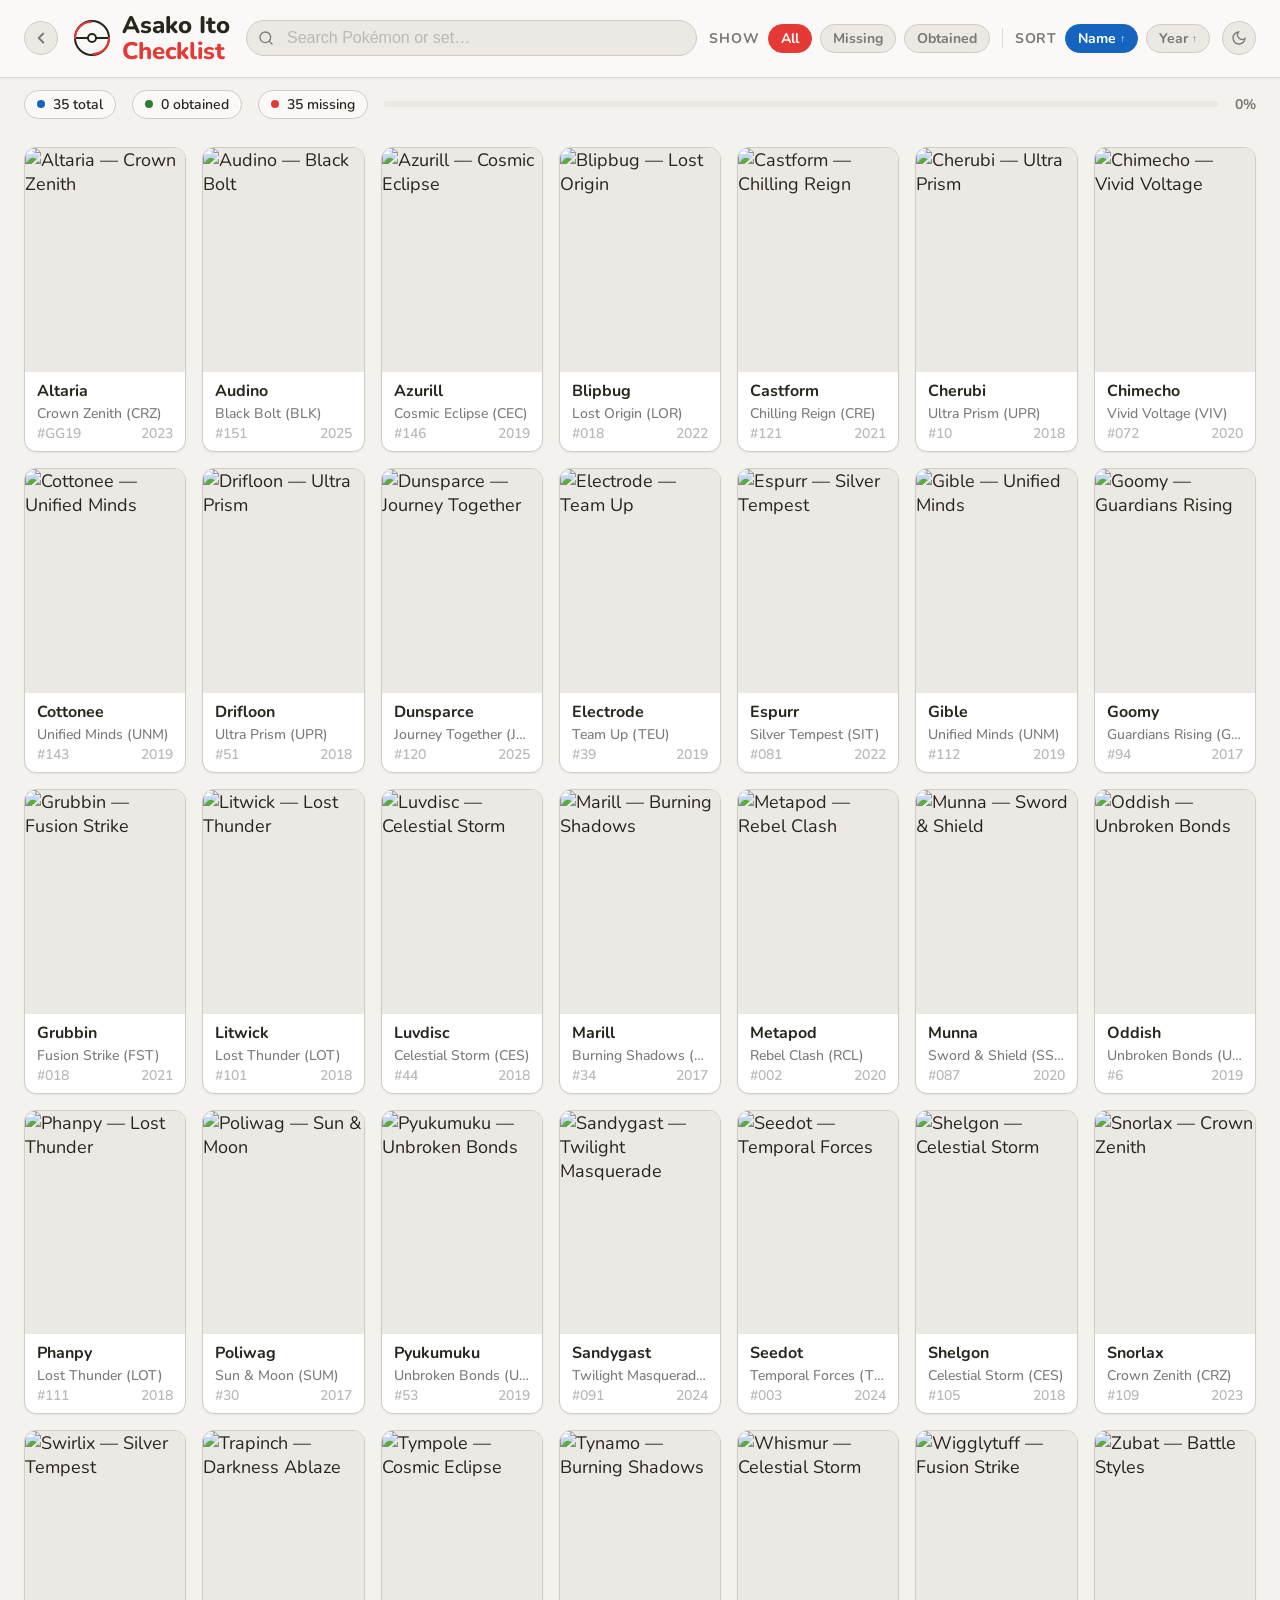
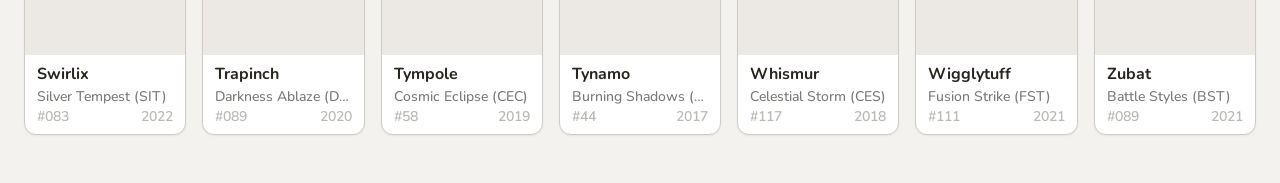
==== asako-ito.html @ c5e16801 "Added generic home page + Asako Ito" ====
<!DOCTYPE html>
<html lang="en" data-theme="light">
<head>
<meta charset="UTF-8">
<meta name="viewport" content="width=device-width, initial-scale=1.0">
<title>Asako Ito Card Checklist</title>
<link rel="preconnect" href="https://fonts.googleapis.com">
<link rel="preconnect" href="https://fonts.gstatic.com" crossorigin>
<link href="https://fonts.googleapis.com/css2?family=Nunito:wght@400;500;600;700;800&display=swap" rel="stylesheet">
<link rel="stylesheet" href="styles.css">
</head>
<body>

<header class="header">
  <div class="header-inner">
    <a href="index.html" class="back-link" aria-label="Back to home">
      <svg width="18" height="18" viewBox="0 0 24 24" fill="none" stroke="currentColor" stroke-width="2.5" stroke-linecap="round" stroke-linejoin="round"><path d="m15 18-6-6 6-6"/></svg>
    </a>
    <div class="logo">
      <svg class="logo-icon" viewBox="0 0 36 36" fill="none" aria-label="Pokéball">
        <circle cx="18" cy="18" r="17" stroke="currentColor" stroke-width="2"/>
        <path d="M1 18h34" stroke="currentColor" stroke-width="2"/>
        <circle cx="18" cy="18" r="5" fill="currentColor"/>
        <circle cx="18" cy="18" r="3" fill="var(--color-surface-2)"/>
        <path d="M1 18C1 9.163 8.163 2 17 2" stroke="var(--color-primary)" stroke-width="2" stroke-linecap="round"/>
        <path d="M35 18C35 26.837 27.837 34 19 34" stroke="var(--color-primary)" stroke-width="2" stroke-linecap="round"/>
      </svg>
      <div class="logo-text">Asako Ito<br><span>Checklist</span></div>
    </div>
    <div class="controls">
      <div class="search-wrap">
        <svg viewBox="0 0 24 24" fill="none" stroke="currentColor" stroke-width="2" stroke-linecap="round" stroke-linejoin="round" aria-hidden="true"><circle cx="11" cy="11" r="8"/><path d="m21 21-4.35-4.35"/></svg>
        <input type="search" class="search-input" id="searchInput" placeholder="Search Pokémon or set…" aria-label="Search">
      </div>

      <div class="control-row">
        <span class="ctrl-label">Show</span>
        <button class="filter-btn active" data-filter="all">All</button>
        <button class="filter-btn" data-filter="missing">Missing</button>
        <button class="filter-btn" data-filter="obtained">Obtained</button>
      </div>

      <div class="sep" aria-hidden="true"></div>

      <div class="control-row">
        <span class="ctrl-label">Sort</span>
        <button class="sort-btn active" data-sort="name" title="Sort A→Z / Z→A">
          <span>Name</span><span class="arrow" id="arrow-name">↑</span>
        </button>
        <button class="sort-btn" data-sort="date" title="Sort oldest/newest">
          <span>Year</span><span class="arrow" id="arrow-date">↑</span>
        </button>
      </div>

      <button class="theme-toggle" data-theme-toggle aria-label="Toggle theme">
        <svg width="16" height="16" viewBox="0 0 24 24" fill="none" stroke="currentColor" stroke-width="2"><circle cx="12" cy="12" r="5"/><path d="M12 1v2M12 21v2M4.22 4.22l1.42 1.42M18.36 18.36l1.42 1.42M1 12h2M21 12h2M4.22 19.78l1.42-1.42M18.36 5.64l1.42-1.42"/></svg>
      </button>
    </div>
  </div>
</header>

<div class="stats-bar" id="statsBar">
  <div class="stat-pill"><span class="stat-dot total"></span><span id="statTotal">0 total</span></div>
  <div class="stat-pill"><span class="stat-dot obtained"></span><span id="statObtained">0 obtained</span></div>
  <div class="stat-pill"><span class="stat-dot missing"></span><span id="statMissing">0 missing</span></div>
  <div class="progress-bar-wrap" role="progressbar" aria-label="Collection progress">
    <div class="progress-bar" id="progressBar" style="width:0%"></div>
  </div>
  <span class="progress-text" id="progressText">0%</span>
</div>

<main class="grid-wrap">
  <div class="card-grid" id="cardGrid" role="list" aria-label="Asako Ito cards"></div>
</main>

<script src="cards/asako-ito.js"></script>
<script src="app.js"></script>
</body>
</html>
---- styles.css ----
:root, [data-theme="light"] {
  --color-bg: #f4f2ef;
  --color-surface: #faf9f7;
  --color-surface-2: #ffffff;
  --color-surface-offset: #ece9e4;
  --color-divider: #ddd9d3;
  --color-border: #d0ccc5;
  --color-text: #28251d;
  --color-text-muted: #7a7974;
  --color-text-faint: #bab9b4;
  --color-primary: #e53935;
  --color-primary-hover: #c62828;
  --color-primary-highlight: #fde8e8;
  --color-obtained: #2e7d32;
  --color-obtained-hover: #1b5e20;
  --color-obtained-highlight: #e8f5e9;
  --color-accent: #1565c0;
  --shadow-sm: 0 1px 2px oklch(0.2 0.01 80 / 0.06);
  --shadow-md: 0 4px 12px oklch(0.2 0.01 80 / 0.10);
  --shadow-hover: 0 12px 32px oklch(0.2 0.01 80 / 0.18);
  --radius-sm: 0.375rem; --radius-md: 0.5rem; --radius-lg: 0.75rem;
  --radius-xl: 1rem; --radius-full: 9999px;
  --transition: 180ms cubic-bezier(0.16, 1, 0.3, 1);
  --text-xs: clamp(0.75rem, 0.7rem + 0.25vw, 0.875rem);
  --text-sm: clamp(0.875rem, 0.8rem + 0.35vw, 1rem);
  --text-base: clamp(1rem, 0.95rem + 0.25vw, 1.125rem);
  --text-lg: clamp(1.125rem, 1rem + 0.75vw, 1.5rem);
  --font-body: 'Nunito', 'Helvetica Neue', sans-serif;
  --space-1: 0.25rem; --space-2: 0.5rem; --space-3: 0.75rem; --space-4: 1rem;
  --space-5: 1.25rem; --space-6: 1.5rem; --space-8: 2rem; --space-12: 3rem;
}
[data-theme="dark"] {
  --color-bg: #171614; --color-surface: #1c1b19; --color-surface-2: #201f1d;
  --color-surface-offset: #22211f; --color-divider: #262523; --color-border: #393836;
  --color-text: #cdccca; --color-text-muted: #797876; --color-text-faint: #5a5957;
  --color-primary: #ef5350; --color-primary-hover: #e53935; --color-primary-highlight: #3b2222;
  --color-obtained: #66bb6a; --color-obtained-hover: #4caf50; --color-obtained-highlight: #1b3320;
  --color-accent: #5c9ce6;
  --shadow-sm: 0 1px 2px oklch(0 0 0 / 0.25);
  --shadow-md: 0 4px 12px oklch(0 0 0 / 0.35);
  --shadow-hover: 0 12px 32px oklch(0 0 0 / 0.55);
}
@media (prefers-color-scheme: dark) { :root:not([data-theme]) {
  --color-bg: #171614; --color-surface: #1c1b19; --color-surface-2: #201f1d;
  --color-surface-offset: #22211f; --color-divider: #262523; --color-border: #393836;
  --color-text: #cdccca; --color-text-muted: #797876; --color-text-faint: #5a5957;
  --color-primary: #ef5350; --color-primary-hover: #e53935; --color-primary-highlight: #3b2222;
  --color-obtained: #66bb6a; --color-obtained-hover: #4caf50; --color-obtained-highlight: #1b3320;
  --color-accent: #5c9ce6;
  --shadow-sm: 0 1px 2px oklch(0 0 0 / 0.25);
  --shadow-md: 0 4px 12px oklch(0 0 0 / 0.35);
  --shadow-hover: 0 12px 32px oklch(0 0 0 / 0.55);
}}
*, *::before, *::after { box-sizing: border-box; margin: 0; padding: 0; }
html { -webkit-font-smoothing: antialiased; scroll-behavior: smooth; }
body { min-height: 100dvh; font-family: var(--font-body); font-size: var(--text-base); color: var(--color-text); background: var(--color-bg); }
img { display: block; max-width: 100%; height: auto; }
button { cursor: pointer; background: none; border: none; font: inherit; color: inherit; }
:focus-visible { outline: 2px solid var(--color-primary); outline-offset: 3px; border-radius: var(--radius-sm); }

/* HEADER */
.header {
  position: sticky; top: 0; z-index: 100;
  background: var(--color-surface);
  border-bottom: 1px solid var(--color-divider);
  box-shadow: var(--shadow-sm);
  padding: var(--space-3) var(--space-6);
}
.header-inner { max-width: 1400px; margin: 0 auto; display: flex; align-items: center; gap: var(--space-4); flex-wrap: wrap; }
.logo { display: flex; align-items: center; gap: var(--space-3); flex-shrink: 0; }
.logo-icon { width: 36px; height: 36px; }
.logo-text { font-size: var(--text-lg); font-weight: 800; line-height: 1.1; color: var(--color-text); }
.logo-text span { color: var(--color-primary); }
.controls { display: flex; align-items: center; gap: var(--space-3); flex: 1; flex-wrap: wrap; }
.search-wrap { position: relative; flex: 1; min-width: 160px; }
.search-wrap svg { position: absolute; left: var(--space-3); top: 50%; transform: translateY(-50%); width: 16px; height: 16px; color: var(--color-text-muted); pointer-events: none; }
.search-input {
  width: 100%; padding: var(--space-2) var(--space-3) var(--space-2) calc(var(--space-3)*2 + 16px);
  background: var(--color-surface-offset); border: 1px solid var(--color-border);
  border-radius: var(--radius-full); font-size: var(--text-sm); color: var(--color-text); outline: none;
  transition: border-color var(--transition), box-shadow var(--transition);
}
.search-input::placeholder { color: var(--color-text-faint); }
.search-input:focus { border-color: var(--color-primary); box-shadow: 0 0 0 3px oklch(from var(--color-primary) l c h / 0.15); }

/* CONTROL ROW */
.control-row {
  display: flex; align-items: center; gap: var(--space-2); flex-wrap: wrap;
}
.ctrl-label { font-size: var(--text-xs); font-weight: 700; color: var(--color-text-muted); text-transform: uppercase; letter-spacing: 0.06em; flex-shrink: 0; }

.filter-btn, .sort-btn {
  padding: var(--space-1) var(--space-3);
  border-radius: var(--radius-full); font-size: var(--text-xs); font-weight: 700;
  border: 1.5px solid var(--color-border); background: var(--color-surface-offset);
  color: var(--color-text-muted); transition: all var(--transition); white-space: nowrap;
  display: flex; align-items: center; gap: var(--space-1);
}
.filter-btn:hover, .sort-btn:hover { border-color: var(--color-primary); color: var(--color-primary); background: var(--color-primary-highlight); }
.filter-btn.active { background: var(--color-primary); border-color: var(--color-primary); color: #fff; }
.sort-btn.active { background: var(--color-accent); border-color: var(--color-accent); color: #fff; }
.sort-btn .arrow { font-style: normal; font-size: 0.7em; }

.sep { width: 1px; height: 20px; background: var(--color-divider); flex-shrink: 0; }

.theme-toggle {
  width: 34px; height: 34px; display: flex; align-items: center; justify-content: center;
  border-radius: var(--radius-full); border: 1.5px solid var(--color-border);
  background: var(--color-surface-offset); color: var(--color-text-muted);
  transition: all var(--transition); flex-shrink: 0;
}
.theme-toggle:hover { border-color: var(--color-primary); color: var(--color-primary); }

/* STATS */
.stats-bar { max-width: 1400px; margin: 0 auto; padding: var(--space-3) var(--space-6); display: flex; align-items: center; gap: var(--space-4); flex-wrap: wrap; }
.stat-pill { display: flex; align-items: center; gap: var(--space-2); padding: var(--space-1) var(--space-3); background: var(--color-surface); border: 1px solid var(--color-border); border-radius: var(--radius-full); font-size: var(--text-xs); font-weight: 600; }
.stat-dot { width: 8px; height: 8px; border-radius: 50%; }
.stat-dot.total { background: var(--color-accent); }
.stat-dot.obtained { background: var(--color-obtained); }
.stat-dot.missing { background: var(--color-primary); }
.progress-bar-wrap { flex: 1; min-width: 100px; height: 6px; background: var(--color-surface-offset); border-radius: var(--radius-full); overflow: hidden; }
.progress-bar { height: 100%; background: var(--color-obtained); border-radius: var(--radius-full); transition: width 0.5s ease; }
.progress-text { font-size: var(--text-xs); color: var(--color-text-muted); font-weight: 700; }

/* GRID */
.grid-wrap { max-width: 1400px; margin: 0 auto; padding: var(--space-4) var(--space-6) var(--space-12); }
.card-grid { display: grid; grid-template-columns: repeat(auto-fill, minmax(min(160px, 100%), 1fr)); gap: var(--space-4); }

/* YEAR SECTION HEADERS (for year sort) */
.year-header {
  grid-column: 1 / -1;
  display: flex; align-items: center; gap: var(--space-3);
  padding: var(--space-2) 0; margin-top: var(--space-2);
}
.year-header h2 {
  font-size: var(--text-sm); font-weight: 800; color: var(--color-text-muted);
  text-transform: uppercase; letter-spacing: 0.1em;
}
.year-header-line { flex: 1; height: 1px; background: var(--color-divider); }
.year-count { font-size: var(--text-xs); color: var(--color-text-faint); font-weight: 600; }

/* CARD */
.card-item {
  position: relative; border-radius: var(--radius-lg);
  background: var(--color-surface-2); border: 1.5px solid var(--color-border);
  box-shadow: var(--shadow-sm); overflow: hidden;
  transition: transform var(--transition), box-shadow var(--transition);
  cursor: pointer;
}
.card-item:hover { transform: translateY(-3px); box-shadow: var(--shadow-hover); }
.card-item.obtained { border-color: var(--color-obtained); }
.card-item.obtained .card-img-wrap::after {
  content: ""; position: absolute; inset: 0;
  background: oklch(from var(--color-obtained) l c h / 0.12);
  pointer-events: none;
}
.card-img-wrap { position: relative; width: 100%; aspect-ratio: 733/1024; overflow: hidden; background: var(--color-surface-offset); }
.card-img-wrap img { width: 100%; height: 100%; object-fit: cover; transition: transform var(--transition); }
.card-item:hover .card-img-wrap img { transform: scale(1.03); }
.obtained-badge {
  position: absolute; top: var(--space-2); right: var(--space-2); z-index: 2;
  width: 26px; height: 26px; border-radius: 50%;
  background: var(--color-obtained); color: #fff;
  display: flex; align-items: center; justify-content: center;
  box-shadow: var(--shadow-md); opacity: 0;
  transition: opacity var(--transition), transform var(--transition);
  transform: scale(0.6);
}
.card-item.obtained .obtained-badge { opacity: 1; transform: scale(1); }
.card-info { padding: var(--space-2) var(--space-3); }
.card-name { font-size: var(--text-sm); font-weight: 700; color: var(--color-text); white-space: nowrap; overflow: hidden; text-overflow: ellipsis; }
.card-set { font-size: var(--text-xs); color: var(--color-text-muted); font-weight: 500; margin-top: 2px; white-space: nowrap; overflow: hidden; text-overflow: ellipsis; }
.card-meta { font-size: var(--text-xs); color: var(--color-text-faint); font-weight: 600; margin-top: 1px; display: flex; justify-content: space-between; }

/* EMPTY */
.empty-state { grid-column: 1 / -1; display: flex; flex-direction: column; align-items: center; justify-content: center; padding: var(--space-12) var(--space-8); color: var(--color-text-muted); text-align: center; }
.empty-state svg { width: 48px; height: 48px; margin-bottom: var(--space-4); color: var(--color-text-faint); }
.empty-state h3 { font-size: var(--text-lg); font-weight: 700; color: var(--color-text); margin-bottom: var(--space-2); }

/* MOBILE */
@media (max-width: 600px) {
  .header { padding: var(--space-2) var(--space-3); }
  .header-inner { gap: var(--space-2); }
  .controls { gap: var(--space-2); }
  .stats-bar { padding: var(--space-2) var(--space-3); }
  .grid-wrap { padding: var(--space-3) var(--space-3) var(--space-12); }
  .card-grid { gap: var(--space-3); grid-template-columns: repeat(auto-fill, minmax(min(130px, 100%), 1fr)); }
  .sep { display: none; }
}

/* BACK LINK */
.back-link {
  display: flex; align-items: center; justify-content: center;
  width: 34px; height: 34px; border-radius: var(--radius-full);
  border: 1.5px solid var(--color-border); background: var(--color-surface-offset);
  color: var(--color-text-muted); transition: all var(--transition); flex-shrink: 0;
  text-decoration: none;
}
.back-link:hover { border-color: var(--color-primary); color: var(--color-primary); }

/* HOME PAGE */
.home-title {
  font-size: var(--text-lg); font-weight: 800; color: var(--color-text);
  margin-bottom: var(--space-6);
}
.illustrator-grid {
  display: grid; grid-template-columns: repeat(auto-fill, minmax(min(220px, 100%), 1fr));
  gap: var(--space-6);
}
.illustrator-card {
  display: block; text-decoration: none; color: inherit;
  border-radius: var(--radius-lg); background: var(--color-surface-2);
  border: 1.5px solid var(--color-border); box-shadow: var(--shadow-sm);
  overflow: hidden; transition: transform var(--transition), box-shadow var(--transition);
}
.illustrator-card:hover { transform: translateY(-4px); box-shadow: var(--shadow-hover); }
.illustrator-img-wrap {
  width: 100%; aspect-ratio: 733/1024; overflow: hidden;
  background: var(--color-surface-offset);
}
.illustrator-img-wrap img {
  width: 100%; height: 100%; object-fit: cover;
  transition: transform var(--transition);
}
.illustrator-card:hover .illustrator-img-wrap img { transform: scale(1.03); }
.illustrator-info { padding: var(--space-3) var(--space-4); }
.illustrator-name { font-size: var(--text-base); font-weight: 700; margin-bottom: var(--space-2); }
.illustrator-progress-wrap { display: flex; flex-direction: column; gap: var(--space-1); }
.illustrator-progress-bar {
  height: 6px; background: var(--color-surface-offset);
  border-radius: var(--radius-full); overflow: hidden;
}
.illustrator-progress-fill {
  height: 100%; background: var(--color-obtained);
  border-radius: var(--radius-full); transition: width 0.5s ease;
}
.illustrator-progress-text {
  font-size: var(--text-xs); color: var(--color-text-muted); font-weight: 600;
}
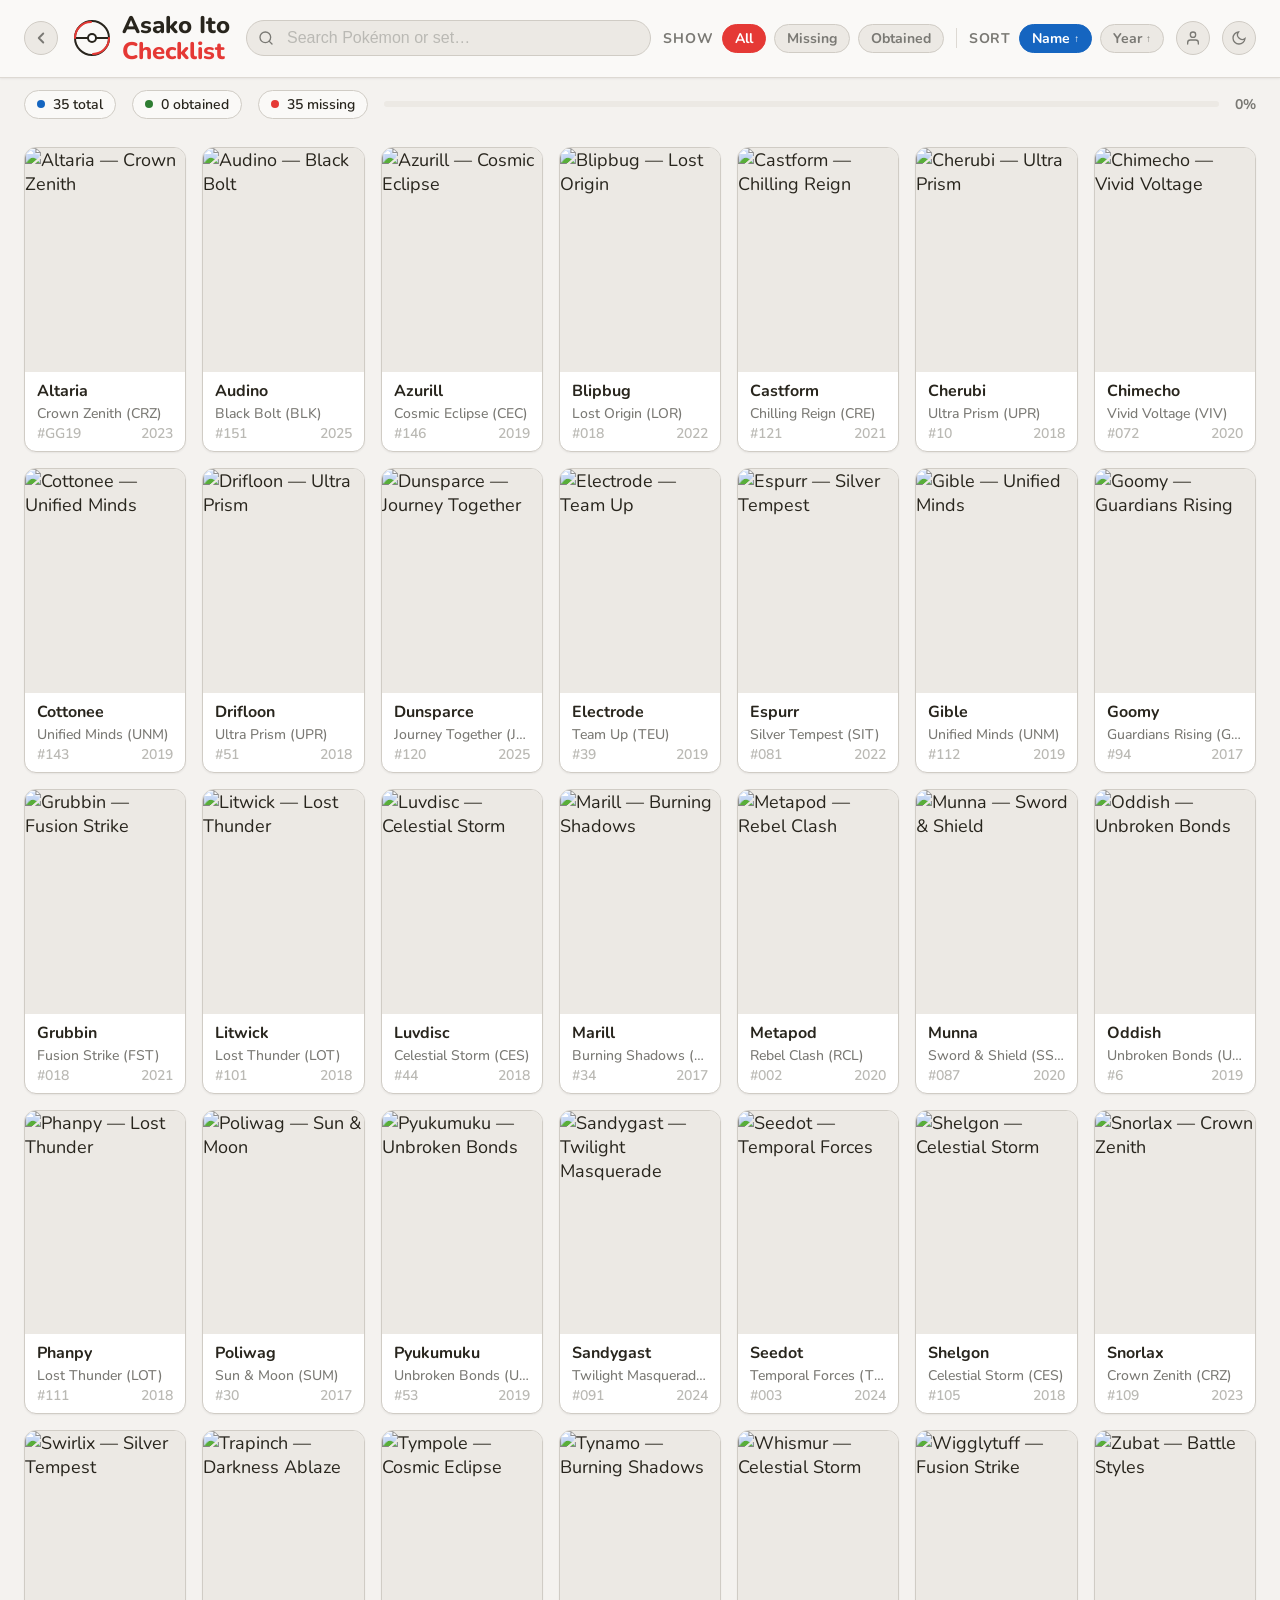
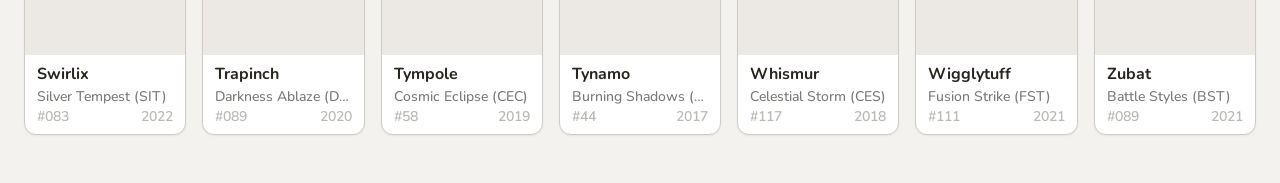
==== commit 0dfa2ab5: "Add cache + Firebase login" ====
--- a/asako-ito.html
+++ b/asako-ito.html
@@ -52,6 +52,9 @@
         </button>
       </div>
 
+      <button id="authBtn" class="auth-btn" aria-label="Sign in with Google">
+        <svg width="16" height="16" viewBox="0 0 24 24" fill="none" stroke="currentColor" stroke-width="2" stroke-linecap="round" stroke-linejoin="round"><path d="M20 21v-2a4 4 0 0 0-4-4H8a4 4 0 0 0-4 4v2"/><circle cx="12" cy="7" r="4"/></svg>
+      </button>
       <button class="theme-toggle" data-theme-toggle aria-label="Toggle theme">
         <svg width="16" height="16" viewBox="0 0 24 24" fill="none" stroke="currentColor" stroke-width="2"><circle cx="12" cy="12" r="5"/><path d="M12 1v2M12 21v2M4.22 4.22l1.42 1.42M18.36 18.36l1.42 1.42M1 12h2M21 12h2M4.22 19.78l1.42-1.42M18.36 5.64l1.42-1.42"/></svg>
       </button>
@@ -75,5 +78,7 @@
 
 <script src="cards/asako-ito.js"></script>
 <script src="app.js"></script>
+<script type="module" src="firebase.js"></script>
+<script>if('serviceWorker' in navigator)navigator.serviceWorker.register('/sw.js');</script>
 </body>
 </html>
--- a/styles.css
+++ b/styles.css
@@ -81,7 +81,7 @@
   transition: border-color var(--transition), box-shadow var(--transition);
 }
 .search-input::placeholder { color: var(--color-text-faint); }
-.search-input:focus { border-color: var(--color-primary); box-shadow: 0 0 0 3px oklch(from var(--color-primary) l c h / 0.15); }
+.search-input:focus { border-color: var(--color-primary); box-shadow: 0 0 0 3px color-mix(in oklch, var(--color-primary) 15%, transparent); }
 
 /* CONTROL ROW */
 .control-row {
@@ -151,7 +151,7 @@
 .card-item.obtained { border-color: var(--color-obtained); }
 .card-item.obtained .card-img-wrap::after {
   content: ""; position: absolute; inset: 0;
-  background: oklch(from var(--color-obtained) l c h / 0.12);
+  background: color-mix(in oklch, var(--color-obtained) 12%, transparent);
   pointer-events: none;
 }
 .card-img-wrap { position: relative; width: 100%; aspect-ratio: 733/1024; overflow: hidden; background: var(--color-surface-offset); }
@@ -182,11 +182,24 @@
   .header { padding: var(--space-2) var(--space-3); }
   .header-inner { gap: var(--space-2); }
   .controls { gap: var(--space-2); }
+  .search-wrap { flex-basis: 100%; }
+  .theme-toggle { margin-left: auto; }
   .stats-bar { padding: var(--space-2) var(--space-3); }
   .grid-wrap { padding: var(--space-3) var(--space-3) var(--space-12); }
   .card-grid { gap: var(--space-3); grid-template-columns: repeat(auto-fill, minmax(min(130px, 100%), 1fr)); }
   .sep { display: none; }
 }
+
+/* AUTH BUTTON */
+.auth-btn {
+  width: 34px; height: 34px; display: flex; align-items: center; justify-content: center;
+  border-radius: var(--radius-full); border: 1.5px solid var(--color-border);
+  background: var(--color-surface-offset); color: var(--color-text-muted);
+  transition: all var(--transition); flex-shrink: 0; padding: 0; overflow: hidden;
+}
+.auth-btn:hover { border-color: var(--color-accent); color: var(--color-accent); }
+.auth-btn.signed-in { border-color: var(--color-obtained); padding: 0; }
+.auth-btn.signed-in:hover { border-color: var(--color-primary); opacity: 0.8; }
 
 /* BACK LINK */
 .back-link {
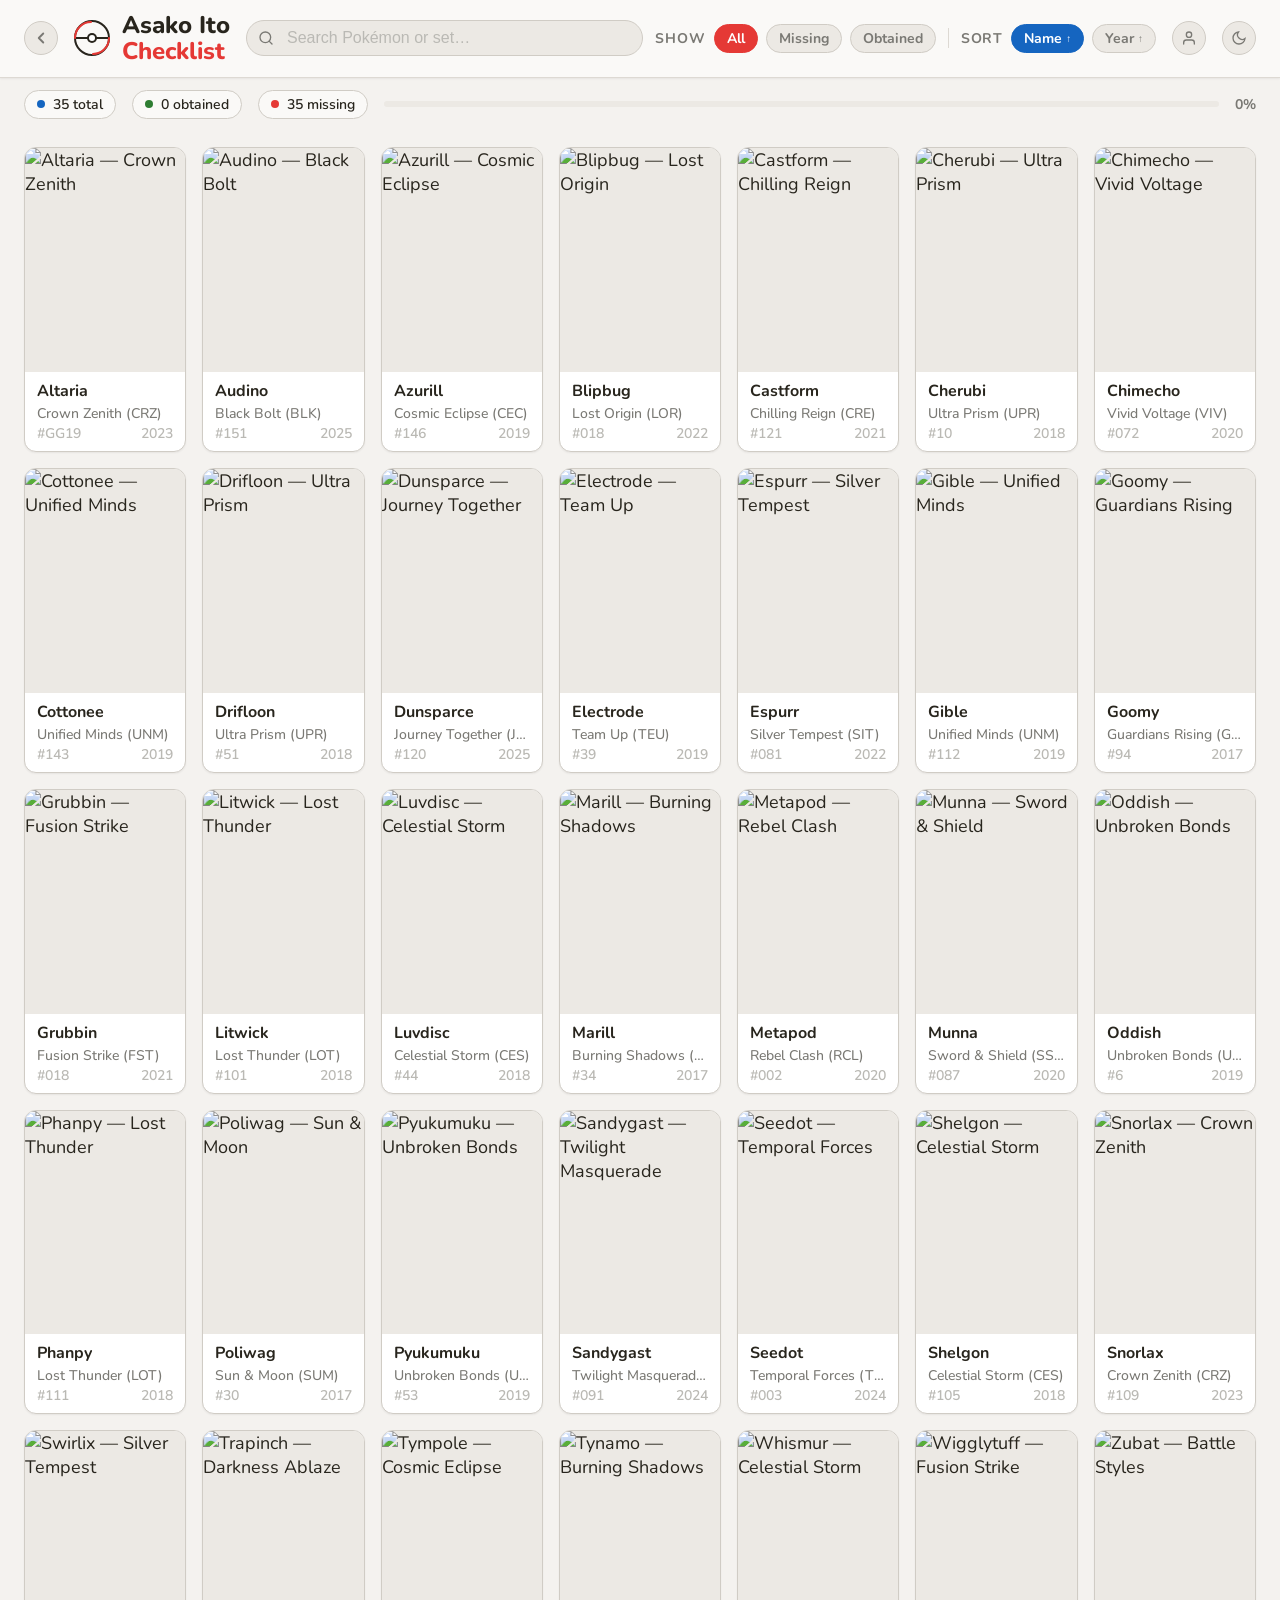
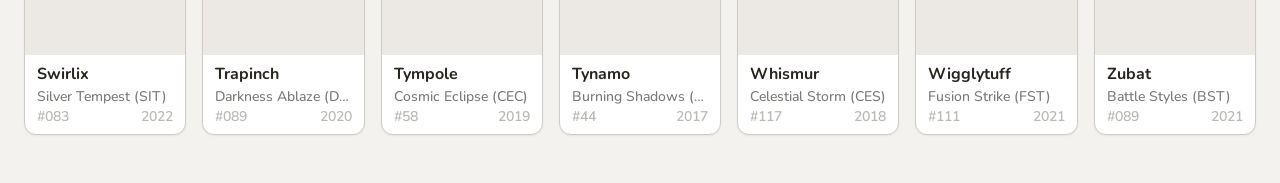
==== commit 2dc5f7ca: "Improve css + Firebase remove fix + flicker fix" ====
--- a/asako-ito.html
+++ b/asako-ito.html
@@ -52,13 +52,13 @@
         </button>
       </div>
 
-      <button id="authBtn" class="auth-btn" aria-label="Sign in with Google">
-        <svg width="16" height="16" viewBox="0 0 24 24" fill="none" stroke="currentColor" stroke-width="2" stroke-linecap="round" stroke-linejoin="round"><path d="M20 21v-2a4 4 0 0 0-4-4H8a4 4 0 0 0-4 4v2"/><circle cx="12" cy="7" r="4"/></svg>
-      </button>
-      <button class="theme-toggle" data-theme-toggle aria-label="Toggle theme">
-        <svg width="16" height="16" viewBox="0 0 24 24" fill="none" stroke="currentColor" stroke-width="2"><circle cx="12" cy="12" r="5"/><path d="M12 1v2M12 21v2M4.22 4.22l1.42 1.42M18.36 18.36l1.42 1.42M1 12h2M21 12h2M4.22 19.78l1.42-1.42M18.36 5.64l1.42-1.42"/></svg>
-      </button>
     </div>
+    <button id="authBtn" class="auth-btn" aria-label="Sign in with Google">
+      <svg width="16" height="16" viewBox="0 0 24 24" fill="none" stroke="currentColor" stroke-width="2" stroke-linecap="round" stroke-linejoin="round"><path d="M20 21v-2a4 4 0 0 0-4-4H8a4 4 0 0 0-4 4v2"/><circle cx="12" cy="7" r="4"/></svg>
+    </button>
+    <button class="theme-toggle" data-theme-toggle aria-label="Toggle theme">
+      <svg width="16" height="16" viewBox="0 0 24 24" fill="none" stroke="currentColor" stroke-width="2"><circle cx="12" cy="12" r="5"/><path d="M12 1v2M12 21v2M4.22 4.22l1.42 1.42M18.36 18.36l1.42 1.42M1 12h2M21 12h2M4.22 19.78l1.42-1.42M18.36 5.64l1.42-1.42"/></svg>
+    </button>
   </div>
 </header>
 
@@ -79,6 +79,6 @@
 <script src="cards/asako-ito.js"></script>
 <script src="app.js"></script>
 <script type="module" src="firebase.js"></script>
-<script>if('serviceWorker' in navigator)navigator.serviceWorker.register('/sw.js');</script>
+<script>if('serviceWorker' in navigator)navigator.serviceWorker.register('./sw.js');</script>
 </body>
 </html>
--- a/styles.css
+++ b/styles.css
@@ -181,9 +181,11 @@
 @media (max-width: 600px) {
   .header { padding: var(--space-2) var(--space-3); }
   .header-inner { gap: var(--space-2); }
-  .controls { gap: var(--space-2); }
+  .logo { flex: 1; gap: var(--space-2); }
+  .logo-icon { width: 28px; height: 28px; }
+  .logo-text { font-size: var(--text-base); }
+  .controls { flex-basis: 100%; gap: var(--space-2); }
   .search-wrap { flex-basis: 100%; }
-  .theme-toggle { margin-left: auto; }
   .stats-bar { padding: var(--space-2) var(--space-3); }
   .grid-wrap { padding: var(--space-3) var(--space-3) var(--space-12); }
   .card-grid { gap: var(--space-3); grid-template-columns: repeat(auto-fill, minmax(min(130px, 100%), 1fr)); }
